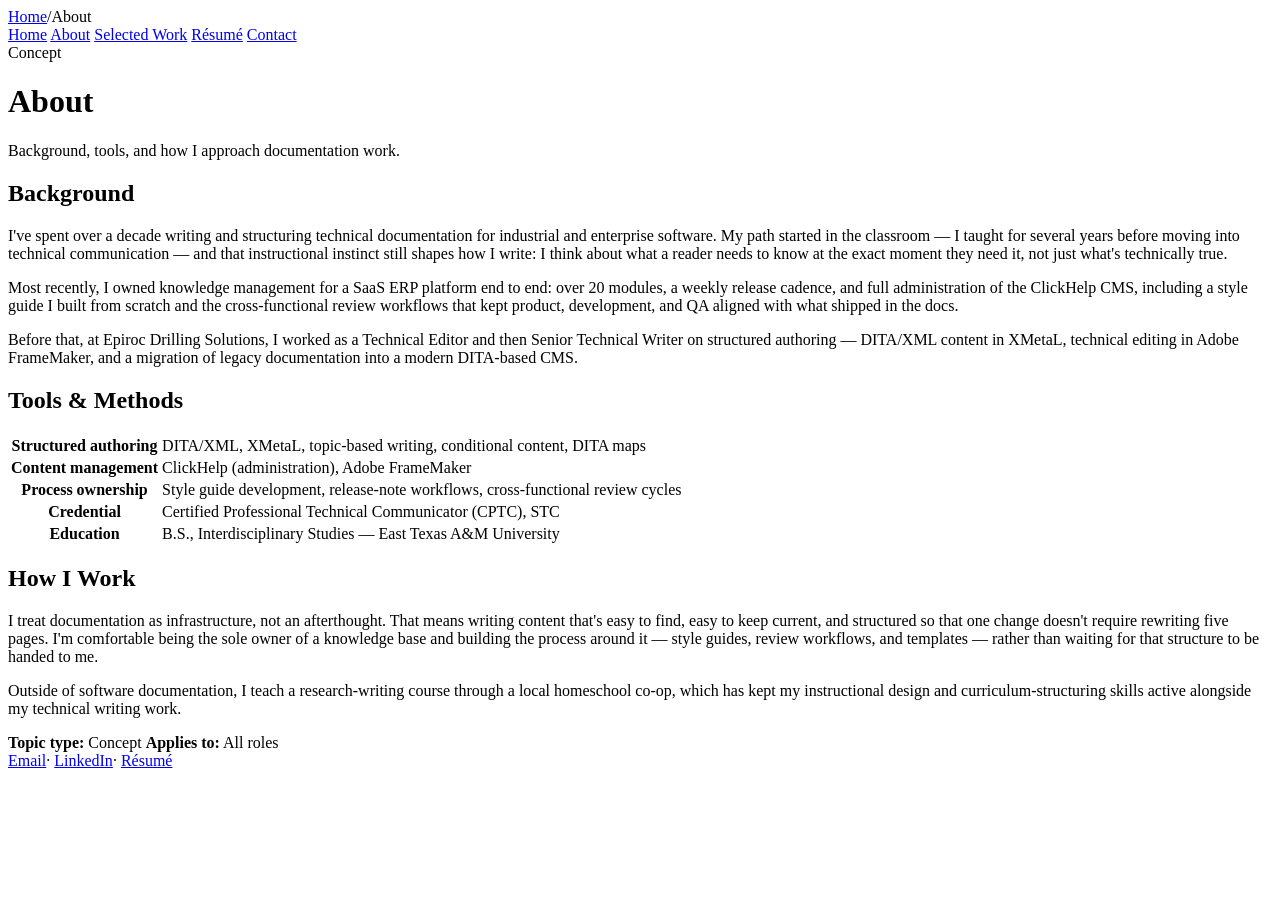
==== about.html @ f074c6b8 "Initial portfolio upload" ====
<!DOCTYPE html>
<html lang="en">
<head>
<meta charset="UTF-8">
<meta name="viewport" content="width=device-width, initial-scale=1.0">
<title>About — Heather Miller</title>
<link rel="stylesheet" href="css/style.css">
</head>
<body>

<div class="topbar">
  <div class="topbar-inner">
    <div class="breadcrumb"><a href="index.html">Home</a><span class="sep">/</span><span class="current">About</span></div>
    <nav class="mainnav">
      <a href="index.html">Home</a>
      <a href="about.html" class="active">About</a>
      <a href="work.html">Selected Work</a>
      <a href="resume.html">Résumé</a>
      <a href="contact.html">Contact</a>
    </nav>
  </div>
</div>

<main>
  <span class="badge concept">Concept</span>
  <h1 class="pagetitle">About</h1>
  <p class="dek">Background, tools, and how I approach documentation work.</p>

  <div class="section">
    <h2>Background</h2>
    <p>I've spent over a decade writing and structuring technical documentation for industrial and enterprise software. My path started in the classroom — I taught for several years before moving into technical communication — and that instructional instinct still shapes how I write: I think about what a reader needs to know at the exact moment they need it, not just what's technically true.</p>
    <p>Most recently, I owned knowledge management for a SaaS ERP platform end to end: over 20 modules, a weekly release cadence, and full administration of the ClickHelp CMS, including a style guide I built from scratch and the cross-functional review workflows that kept product, development, and QA aligned with what shipped in the docs.</p>
    <p>Before that, at Epiroc Drilling Solutions, I worked as a Technical Editor and then Senior Technical Writer on structured authoring — DITA/XML content in XMetaL, technical editing in Adobe FrameMaker, and a migration of legacy documentation into a modern DITA-based CMS.</p>
  </div>

  <div class="section">
    <h2>Tools &amp; Methods</h2>
    <table class="spec">
      <tr><th>Structured authoring</th><td>DITA/XML, XMetaL, topic-based writing, conditional content, DITA maps</td></tr>
      <tr><th>Content management</th><td>ClickHelp (administration), Adobe FrameMaker</td></tr>
      <tr><th>Process ownership</th><td>Style guide development, release-note workflows, cross-functional review cycles</td></tr>
      <tr><th>Credential</th><td>Certified Professional Technical Communicator (CPTC), STC</td></tr>
      <tr><th>Education</th><td>B.S., Interdisciplinary Studies — East Texas A&amp;M University</td></tr>
    </table>
  </div>

  <div class="section">
    <h2>How I Work</h2>
    <p>I treat documentation as infrastructure, not an afterthought. That means writing content that's easy to find, easy to keep current, and structured so that one change doesn't require rewriting five pages. I'm comfortable being the sole owner of a knowledge base and building the process around it — style guides, review workflows, and templates — rather than waiting for that structure to be handed to me.</p>
    <p>Outside of software documentation, I teach a research-writing course through a local homeschool co-op, which has kept my instructional design and curriculum-structuring skills active alongside my technical writing work.</p>
  </div>

  <div class="topic-footer">
    <span><strong>Topic type:</strong> Concept</span>
    <span><strong>Applies to:</strong> All roles</span>
  </div>
</main>

<footer class="sitefooter">
  <a href="mailto:miller1218@outlook.com">Email</a>·
  <a href="https://www.linkedin.com/in/heather-m-8a455a157/" target="_blank" rel="noopener">LinkedIn</a>·
  <a href="resume.html">Résumé</a>
</footer>

</body>
</html>
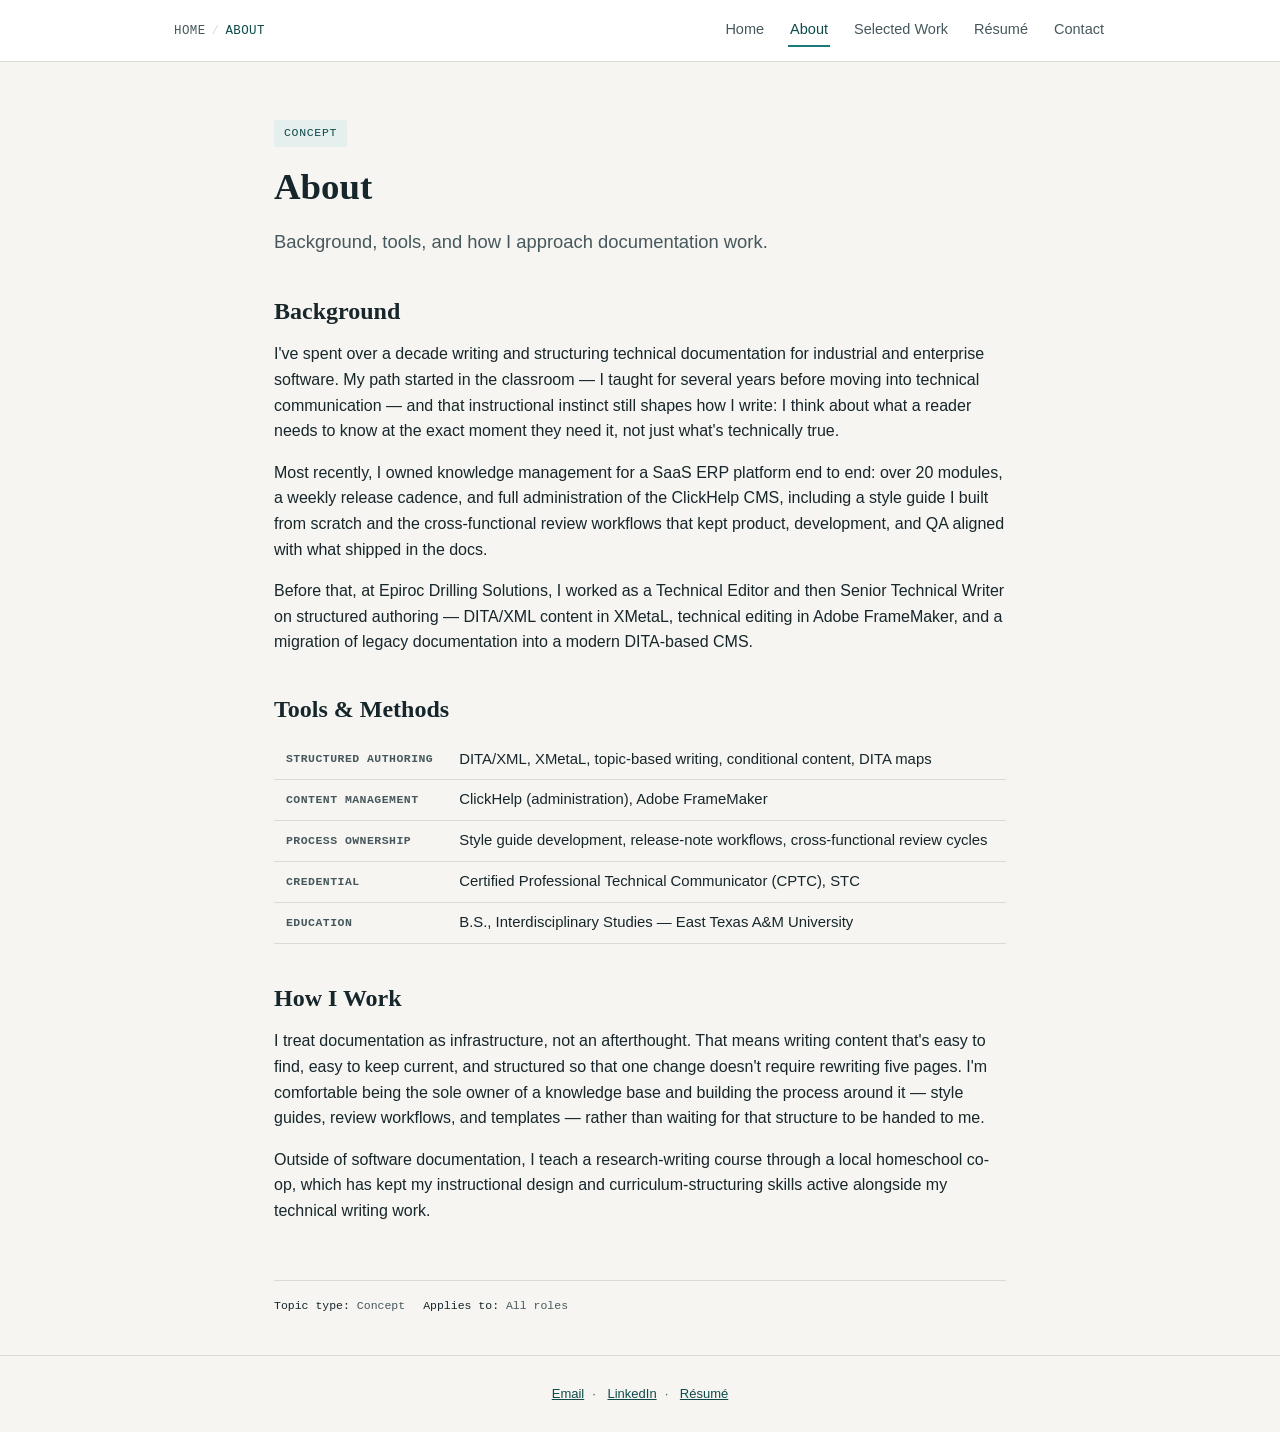
==== commit 5aaf307f: "Update to flat structure" ====
--- a/about.html
+++ b/about.html
@@ -4,7 +4,7 @@
 <meta charset="UTF-8">
 <meta name="viewport" content="width=device-width, initial-scale=1.0">
 <title>About — Heather Miller</title>
-<link rel="stylesheet" href="css/style.css">
+<link rel="stylesheet" href="style.css">
 </head>
 <body>
 
--- a/style.css
+++ b/style.css
@@ -0,0 +1,302 @@
+@import url('https://fonts.googleapis.com/css2?family=Source+Serif+4:opsz,wght@8..60,400;8..60,600;8..60,700&family=Inter:wght@400;500;600&family=IBM+Plex+Mono:wght@400;500&display=swap');
+
+:root {
+  --ink: #16262B;
+  --ink-soft: #46585D;
+  --teal-deep: #0E4A4A;
+  --teal: #1A7A7A;
+  --teal-pale: #E4EFEE;
+  --paper: #F6F5F1;
+  --panel: #FFFFFF;
+  --ochre: #A9762C;
+  --ochre-pale: #F3E9D8;
+  --line: #DCDAD2;
+  --radius: 3px;
+}
+
+* { box-sizing: border-box; }
+
+html { scroll-behavior: smooth; }
+
+body {
+  margin: 0;
+  background: var(--paper);
+  color: var(--ink);
+  font-family: 'Inter', -apple-system, 'Segoe UI', sans-serif;
+  font-size: 16px;
+  line-height: 1.6;
+  -webkit-font-smoothing: antialiased;
+}
+
+a { color: var(--teal-deep); }
+a:hover { color: var(--teal); }
+
+h1, h2, h3 {
+  font-family: 'Source Serif 4', Georgia, serif;
+  font-weight: 600;
+  color: var(--ink);
+  line-height: 1.2;
+  margin: 0 0 0.5em;
+}
+
+.mono {
+  font-family: 'IBM Plex Mono', monospace;
+}
+
+/* ---- Top utility bar: breadcrumb + nav ---- */
+.topbar {
+  border-bottom: 1px solid var(--line);
+  background: var(--panel);
+  position: sticky;
+  top: 0;
+  z-index: 20;
+}
+
+.topbar-inner {
+  max-width: 980px;
+  margin: 0 auto;
+  padding: 14px 24px;
+  display: flex;
+  align-items: center;
+  justify-content: space-between;
+  gap: 16px;
+  flex-wrap: wrap;
+}
+
+.breadcrumb {
+  font-family: 'IBM Plex Mono', monospace;
+  font-size: 12.5px;
+  letter-spacing: 0.03em;
+  color: var(--ink-soft);
+  text-transform: uppercase;
+}
+
+.breadcrumb a { color: var(--ink-soft); text-decoration: none; }
+.breadcrumb a:hover { color: var(--teal); }
+
+.breadcrumb .sep { margin: 0 6px; color: var(--line); }
+.breadcrumb .current { color: var(--teal-deep); font-weight: 500; }
+
+nav.mainnav {
+  display: flex;
+  gap: 22px;
+  font-size: 14.5px;
+  font-weight: 500;
+}
+
+nav.mainnav a {
+  text-decoration: none;
+  color: var(--ink-soft);
+  padding: 4px 2px;
+  border-bottom: 2px solid transparent;
+}
+
+nav.mainnav a:hover,
+nav.mainnav a.active {
+  color: var(--teal-deep);
+  border-bottom-color: var(--teal);
+}
+
+/* ---- Page shell ---- */
+main {
+  max-width: 780px;
+  margin: 0 auto;
+  padding: 56px 24px 40px;
+}
+
+.wide main { max-width: 980px; }
+
+/* ---- Topic-type badge (mirrors DITA topic types) ---- */
+.badge {
+  display: inline-block;
+  font-family: 'IBM Plex Mono', monospace;
+  font-size: 11.5px;
+  letter-spacing: 0.06em;
+  text-transform: uppercase;
+  font-weight: 500;
+  padding: 4px 10px;
+  border-radius: var(--radius);
+  margin-bottom: 18px;
+}
+
+.badge.concept { background: var(--teal-pale); color: var(--teal-deep); }
+.badge.task { background: var(--ochre-pale); color: var(--ochre); }
+.badge.reference { background: #EFEFEF; color: var(--ink-soft); }
+.badge.overview { background: var(--teal-pale); color: var(--teal-deep); }
+
+h1.pagetitle {
+  font-size: 2.3rem;
+  margin-bottom: 0.3em;
+}
+
+.dek {
+  font-size: 1.15rem;
+  color: var(--ink-soft);
+  margin-bottom: 2em;
+  max-width: 60ch;
+}
+
+/* ---- Cards for Selected Work ---- */
+.card-grid {
+  display: grid;
+  grid-template-columns: repeat(auto-fit, minmax(260px, 1fr));
+  gap: 20px;
+  margin: 32px 0;
+}
+
+.card {
+  background: var(--panel);
+  border: 1px solid var(--line);
+  border-radius: var(--radius);
+  padding: 22px;
+  text-decoration: none;
+  color: inherit;
+  display: block;
+  transition: border-color 0.15s ease, transform 0.15s ease;
+}
+
+.card:hover {
+  border-color: var(--teal);
+  transform: translateY(-2px);
+}
+
+.card h3 { font-size: 1.15rem; margin: 6px 0 8px; }
+.card p { font-size: 0.95rem; color: var(--ink-soft); margin: 0; }
+
+.card .status {
+  font-family: 'IBM Plex Mono', monospace;
+  font-size: 11px;
+  color: var(--ochre);
+  text-transform: uppercase;
+  letter-spacing: 0.04em;
+}
+
+/* ---- Release notes / changelog strip ---- */
+.changelog {
+  border-top: 1px solid var(--line);
+  margin-top: 48px;
+  padding-top: 28px;
+}
+
+.changelog h2 {
+  font-size: 1rem;
+  font-family: 'IBM Plex Mono', monospace;
+  text-transform: uppercase;
+  letter-spacing: 0.05em;
+  color: var(--ink-soft);
+  margin-bottom: 16px;
+}
+
+.changelog-entry {
+  display: flex;
+  gap: 16px;
+  padding: 10px 0;
+  border-bottom: 1px dashed var(--line);
+  font-size: 0.92rem;
+}
+
+.changelog-entry:last-child { border-bottom: none; }
+
+.changelog-entry .ver {
+  font-family: 'IBM Plex Mono', monospace;
+  color: var(--teal-deep);
+  font-weight: 500;
+  min-width: 62px;
+}
+
+.changelog-entry .date {
+  color: var(--ink-soft);
+  min-width: 90px;
+  font-size: 0.85rem;
+}
+
+/* ---- Metadata footer (mirrors a real help-topic footer) ---- */
+.topic-footer {
+  margin-top: 56px;
+  padding-top: 16px;
+  border-top: 1px solid var(--line);
+  font-family: 'IBM Plex Mono', monospace;
+  font-size: 11.5px;
+  color: var(--ink-soft);
+  display: flex;
+  flex-wrap: wrap;
+  gap: 4px 18px;
+}
+
+.topic-footer span strong {
+  color: var(--ink);
+  font-weight: 500;
+}
+
+/* ---- Site footer ---- */
+footer.sitefooter {
+  border-top: 1px solid var(--line);
+  padding: 28px 24px;
+  text-align: center;
+  font-size: 13px;
+  color: var(--ink-soft);
+}
+
+footer.sitefooter a { margin: 0 8px; }
+
+/* ---- Misc content elements ---- */
+.section { margin: 40px 0; }
+
+ul.tight { padding-left: 1.2em; }
+ul.tight li { margin-bottom: 6px; }
+
+table.spec {
+  width: 100%;
+  border-collapse: collapse;
+  margin: 16px 0;
+  font-size: 0.93rem;
+}
+
+table.spec th, table.spec td {
+  text-align: left;
+  padding: 8px 12px;
+  border-bottom: 1px solid var(--line);
+}
+
+table.spec th {
+  font-family: 'IBM Plex Mono', monospace;
+  font-size: 11.5px;
+  text-transform: uppercase;
+  letter-spacing: 0.04em;
+  color: var(--ink-soft);
+}
+
+.callout {
+  background: var(--teal-pale);
+  border-left: 3px solid var(--teal);
+  padding: 14px 18px;
+  border-radius: var(--radius);
+  font-size: 0.95rem;
+  margin: 20px 0;
+}
+
+.btn {
+  display: inline-block;
+  background: var(--teal-deep);
+  color: #fff;
+  text-decoration: none;
+  padding: 10px 20px;
+  border-radius: var(--radius);
+  font-weight: 500;
+  font-size: 0.95rem;
+}
+
+.btn:hover { background: var(--teal); color: #fff; }
+
+.btn.ghost {
+  background: transparent;
+  color: var(--teal-deep);
+  border: 1px solid var(--teal-deep);
+}
+
+.btn.ghost:hover { background: var(--teal-pale); }
+
+@media (max-width: 600px) {
+  .topbar-inner { flex-direction: column; align-items: flex-start; }
+  h1.pagetitle { font-size: 1.8rem; }
+}
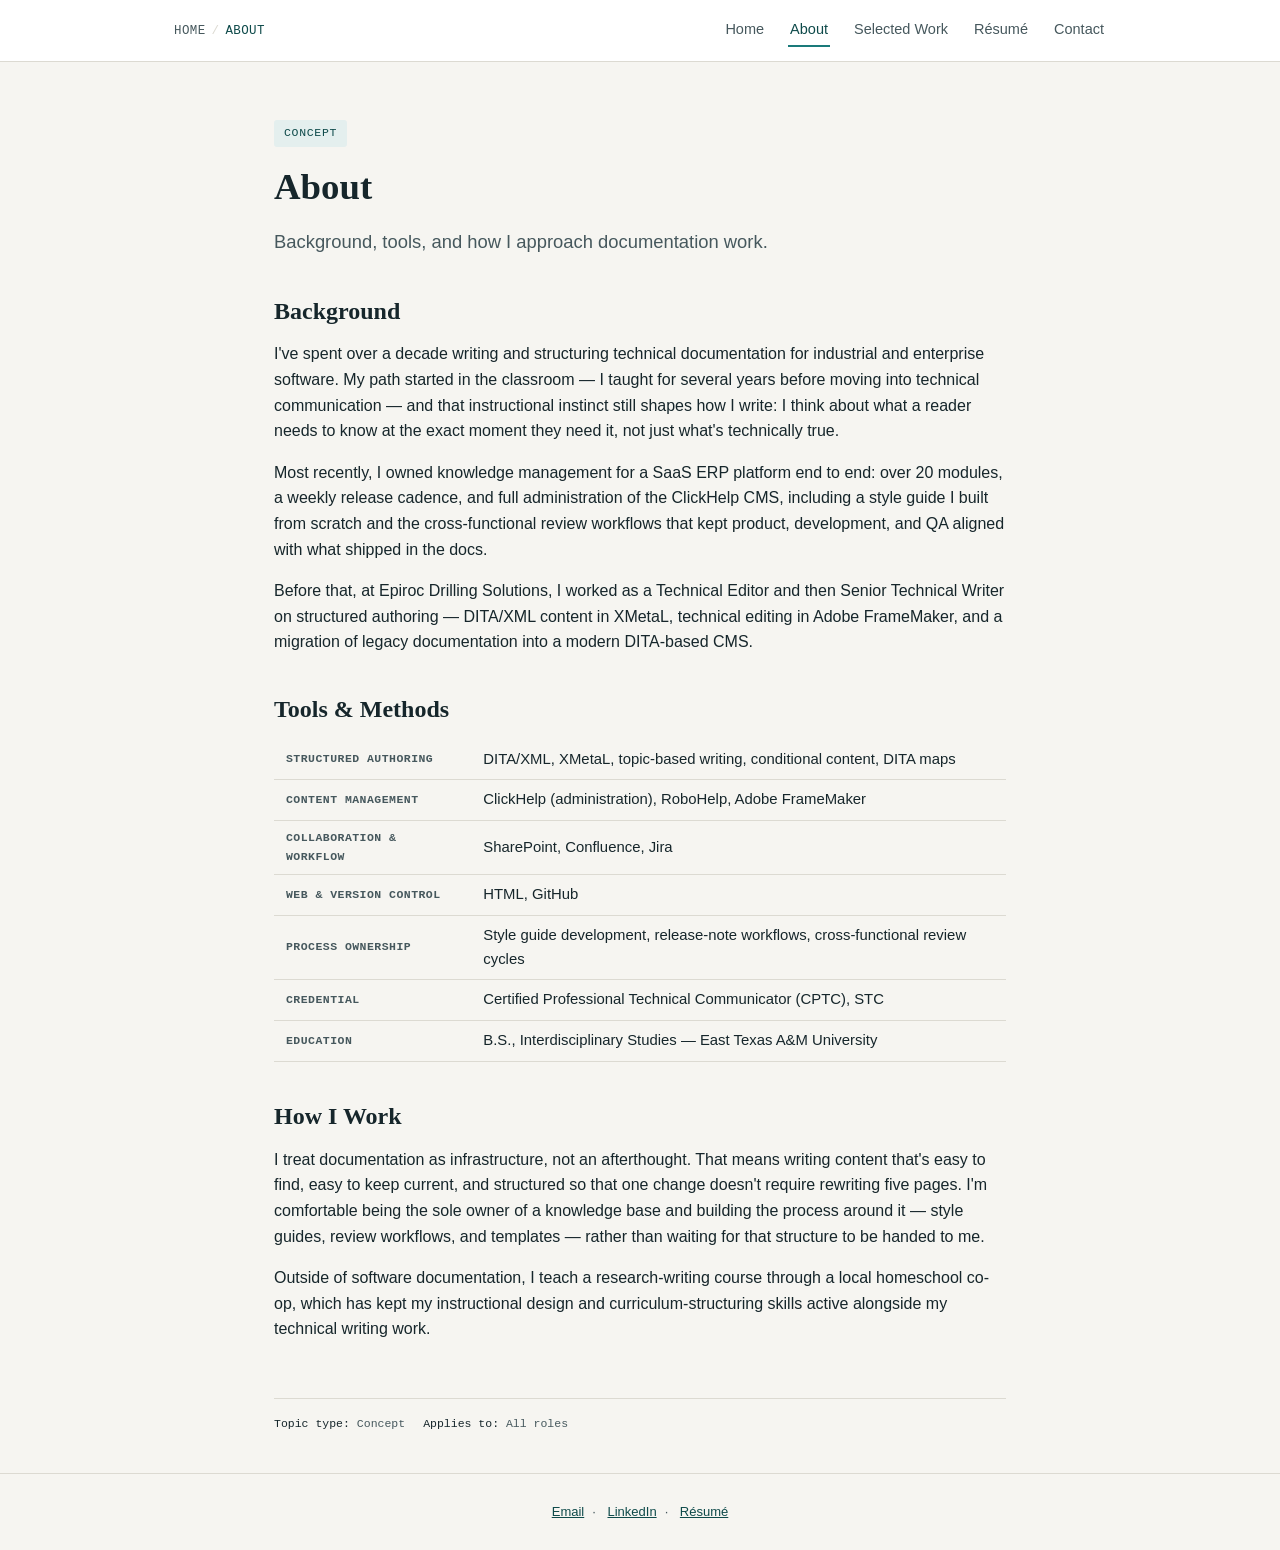
==== commit 4fad9ddb: "Update tools and methods in about.html" ====
--- a/about.html
+++ b/about.html
@@ -36,12 +36,14 @@
   <div class="section">
     <h2>Tools &amp; Methods</h2>
     <table class="spec">
-      <tr><th>Structured authoring</th><td>DITA/XML, XMetaL, topic-based writing, conditional content, DITA maps</td></tr>
-      <tr><th>Content management</th><td>ClickHelp (administration), Adobe FrameMaker</td></tr>
-      <tr><th>Process ownership</th><td>Style guide development, release-note workflows, cross-functional review cycles</td></tr>
-      <tr><th>Credential</th><td>Certified Professional Technical Communicator (CPTC), STC</td></tr>
-      <tr><th>Education</th><td>B.S., Interdisciplinary Studies — East Texas A&amp;M University</td></tr>
-    </table>
+  <tr><th>Structured authoring</th><td>DITA/XML, XMetaL, topic-based writing, conditional content, DITA maps</td></tr>
+  <tr><th>Content management</th><td>ClickHelp (administration), RoboHelp, Adobe FrameMaker</td></tr>
+  <tr><th>Collaboration &amp; workflow</th><td>SharePoint, Confluence, Jira</td></tr>
+  <tr><th>Web &amp; version control</th><td>HTML, GitHub</td></tr>
+  <tr><th>Process ownership</th><td>Style guide development, release-note workflows, cross-functional review cycles</td></tr>
+  <tr><th>Credential</th><td>Certified Professional Technical Communicator (CPTC), STC</td></tr>
+  <tr><th>Education</th><td>B.S., Interdisciplinary Studies — East Texas A&amp;M University</td></tr>
+</table>
   </div>
 
   <div class="section">
